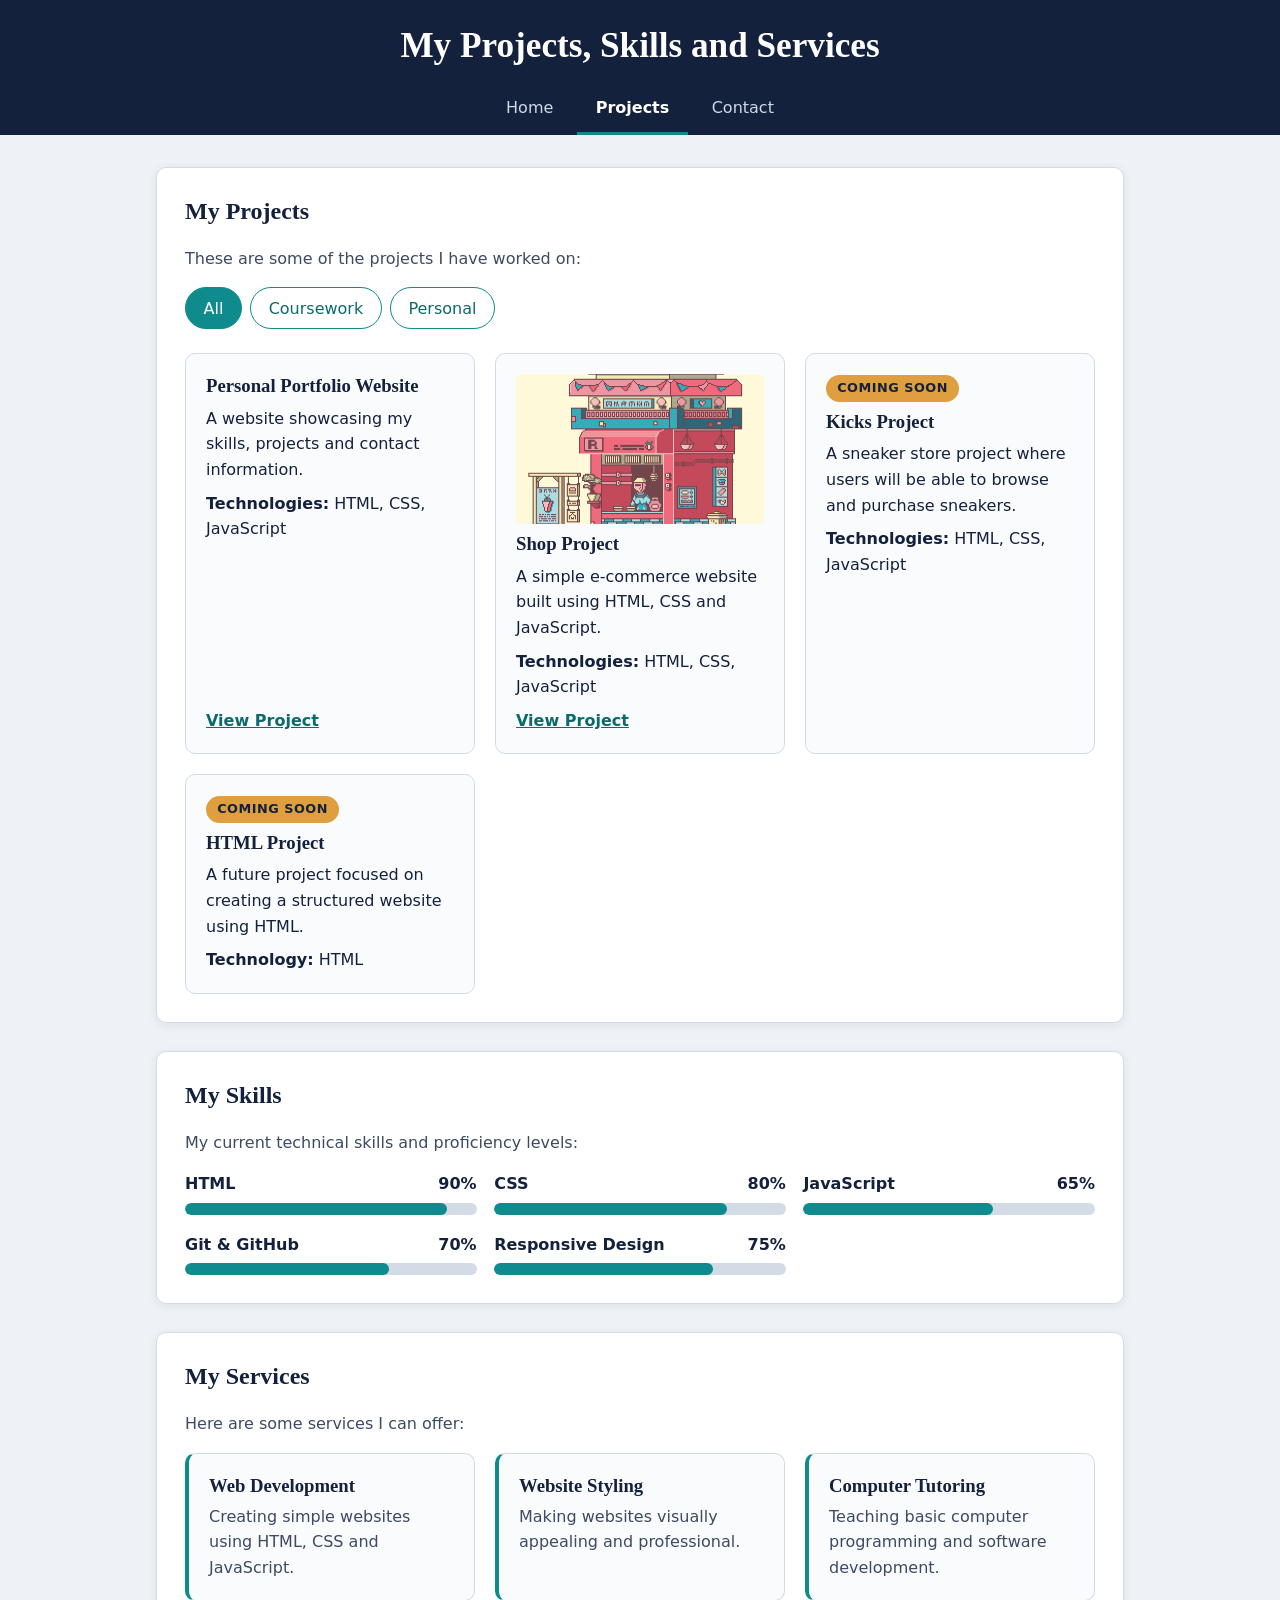
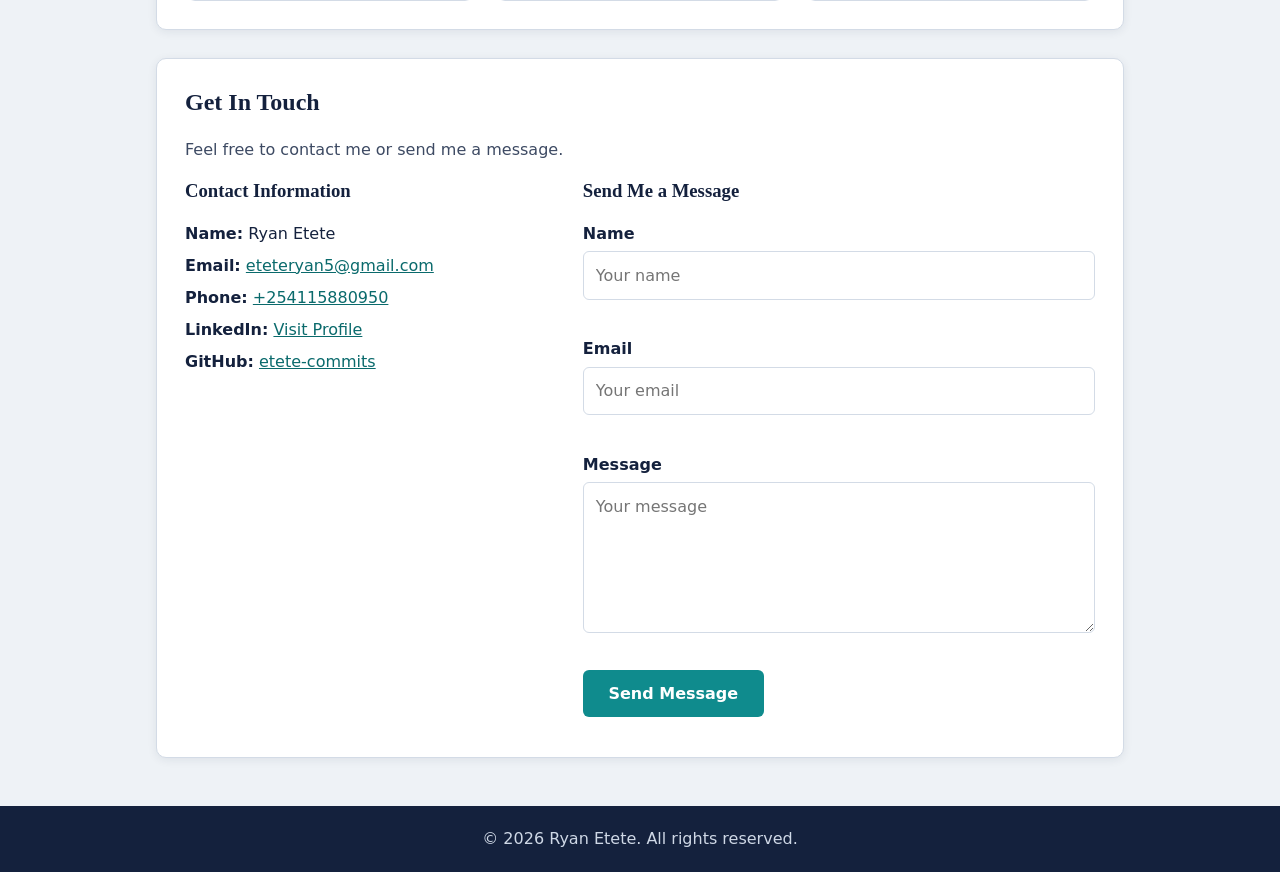
==== projects.html @ a96207ae "barbra" ====
<!DOCTYPE html>
<html lang="en">
<head>
    <meta charset="UTF-8">
    <meta name="viewport" content="width=device-width, initial-scale=1.0">
    <title>Ryan Etete - Projects</title>
    <link rel="stylesheet" href="styles.css">
</head>

<body>

<header>
    <h1>My Projects, Skills and Services</h1>

    <nav>
        <a href="index.html">Home</a>
        <a href="projects.html" class="active">Projects</a>
        <a href="projects.html#contact">Contact</a>
    </nav>
</header>

<main>

    <!-- ========== PROJECTS ========== -->
    <section id="projects" class="section-card">
        <h2>My Projects</h2>
        <p>These are some of the projects I have worked on:</p>

        <div class="filter-buttons">
            <button type="button" class="active" onclick="filterProjects('all')">All</button>
            <button type="button" onclick="filterProjects('coursework')">Coursework</button>
            <button type="button" onclick="filterProjects('personal')">Personal</button>
        </div>

        <div class="projects-container">

            <article class="project-card" data-category="coursework">
                <h3>Personal Portfolio Website</h3>
                <p>A website showcasing my skills, projects and contact information.</p>
                <p><strong>Technologies:</strong> HTML, CSS, JavaScript</p>
                <a href="https://etete-commits.github.io/my_portfolio/" target="_blank" rel="noopener">View Project</a>
            </article>

            <article class="project-card" data-category="personal">
                <img src="images/shop.png" alt="Screenshot of the shop project">
                <h3>Shop Project</h3>
                <p>A simple e-commerce website built using HTML, CSS and JavaScript.</p>
                <p><strong>Technologies:</strong> HTML, CSS, JavaScript</p>
                <a href="shop.html">View Project</a>
            </article>

            <article class="project-card" data-category="personal">
                <div class="coming-soon"><span>COMING SOON</span></div>
                <h3>Kicks Project</h3>
                <p>A sneaker store project where users will be able to browse and purchase sneakers.</p>
                <p><strong>Technologies:</strong> HTML, CSS, JavaScript</p>
            </article>

            <article class="project-card" data-category="coursework">
                <div class="coming-soon"><span>COMING SOON</span></div>
                <h3>HTML Project</h3>
                <p>A future project focused on creating a structured website using HTML.</p>
                <p><strong>Technology:</strong> HTML</p>
            </article>

        </div>
    </section>

    <!-- ========== SKILLS ========== -->
    <section id="skills" class="section-card">
        <h2>My Skills</h2>
        <p>My current technical skills and proficiency levels:</p>

        <div class="skills-container">

            <div class="skill-card">
                <div class="skill-title"><span>HTML</span><span>90%</span></div>
                <div class="progress-bar"><div class="progress html-progress"></div></div>
            </div>

            <div class="skill-card">
                <div class="skill-title"><span>CSS</span><span>80%</span></div>
                <div class="progress-bar"><div class="progress css-progress"></div></div>
            </div>

            <div class="skill-card">
                <div class="skill-title"><span>JavaScript</span><span>65%</span></div>
                <div class="progress-bar"><div class="progress javascript-progress"></div></div>
            </div>

            <div class="skill-card">
                <div class="skill-title"><span>Git &amp; GitHub</span><span>70%</span></div>
                <div class="progress-bar"><div class="progress git-progress"></div></div>
            </div>

            <div class="skill-card">
                <div class="skill-title"><span>Responsive Design</span><span>75%</span></div>
                <div class="progress-bar"><div class="progress responsive-progress"></div></div>
            </div>

        </div>
    </section>

    <!-- ========== SERVICES ========== -->
    <section id="services" class="section-card">
        <h2>My Services</h2>
        <p>Here are some services I can offer:</p>

        <div class="services-container">

            <div class="service-card">
                <h3>Web Development</h3>
                <p>Creating simple websites using HTML, CSS and JavaScript.</p>
            </div>

            <div class="service-card">
                <h3>Website Styling</h3>
                <p>Making websites visually appealing and professional.</p>
            </div>

            <div class="service-card">
                <h3>Computer Tutoring</h3>
                <p>Teaching basic computer programming and software development.</p>
            </div>

        </div>
    </section>

    <!-- ========== CONTACT ========== -->
    <section id="contact" class="section-card">
        <h2>Get In Touch</h2>
        <p>Feel free to contact me or send me a message.</p>

        <div class="contact-container">

            <div class="contact-information">
                <h3>Contact Information</h3>
                <p><strong>Name:</strong> Ryan Etete</p>
                <p><strong>Email:</strong> <a href="mailto:eteteryan5@gmail.com">eteteryan5@gmail.com</a></p>
                <p><strong>Phone:</strong> <a href="tel:+254115880950">+254115880950</a></p>
                <p><strong>LinkedIn:</strong> <a href="https://www.linkedin.com/" target="_blank" rel="noopener">Visit Profile</a></p>
                <p><strong>GitHub:</strong> <a href="https://github.com/etete-commits" target="_blank" rel="noopener">etete-commits</a></p>
            </div>

            <div class="contact-form-container">
                <h3>Send Me a Message</h3>

                <form id="contactForm" novalidate>

                    <div class="form-group">
                        <label for="name">Name</label>
                        <input type="text" id="name" name="name" placeholder="Your name" autocomplete="name">
                        <small id="nameError" class="error-message" role="alert"></small>
                    </div>

                    <div class="form-group">
                        <label for="email">Email</label>
                        <input type="email" id="email" name="email" placeholder="Your email" autocomplete="email">
                        <small id="emailError" class="error-message" role="alert"></small>
                    </div>

                    <div class="form-group">
                        <label for="message">Message</label>
                        <textarea id="message" name="message" rows="5" placeholder="Your message"></textarea>
                        <small id="messageError" class="error-message" role="alert"></small>
                    </div>

                    <button type="submit">Send Message</button>
                    <p id="formSuccess" class="success-message" role="status"></p>

                </form>
            </div>

        </div>
    </section>

</main>

<footer>
    <p>&copy; 2026 Ryan Etete. All rights reserved.</p>
</footer>

<script src="script.js"></script>

</body>
</html>
---- styles.css ----
:root {
    --ink: #14213d;
    --ink-soft: #3d4a63;
    --page: #eef2f6;
    --card: #ffffff;
    --line: #d3dbe6;
    --accent: #0f8b8d;
    --accent-dark: #0a6a6c;
    --amber: #e09f3e;
    --error: #b3261e;
    --success: #1b7a3d;
    --radius: 10px;
    --shadow: 0 2px 10px rgba(20, 33, 61, 0.08);
}

* { box-sizing: border-box; }

body {
    margin: 0;
    font-family: system-ui, -apple-system, "Segoe UI", Roboto, sans-serif;
    line-height: 1.6;
    color: var(--ink);
    background: var(--page);
}

h1, h2, h3 {
    font-family: Georgia, "Times New Roman", serif;
    line-height: 1.25;
    margin-top: 0;
}

a { color: var(--accent-dark); }
a:hover { color: var(--accent); }

/* ---------- Header & navigation ---------- */
header {
    background: var(--ink);
    color: #fff;
    padding: 1.5rem 1rem 0;
    text-align: center;
}

header h1 { margin-bottom: 1rem; font-size: clamp(1.5rem, 4vw, 2.2rem); }

nav {
    display: flex;
    justify-content: center;
    flex-wrap: wrap;
    gap: .25rem;
}

nav a {
    color: #cfd8e6;
    text-decoration: none;
    padding: .7rem 1.2rem;
    border-bottom: 3px solid transparent;
}

nav a:hover { color: #fff; border-bottom-color: var(--line); }
nav a.active { color: #fff; border-bottom-color: var(--accent); font-weight: 600; }

/* ---------- Layout ---------- */
main {
    max-width: 1000px;
    margin: 0 auto;
    padding: 2rem 1rem;
    display: grid;
    gap: 1.75rem;
}

.section-card {
    background: var(--card);
    border: 1px solid var(--line);
    border-radius: var(--radius);
    box-shadow: var(--shadow);
    padding: 1.75rem;
    scroll-margin-top: 1rem;
}

.section-card > p { color: var(--ink-soft); max-width: 65ch; }

/* ---------- Project filter buttons ---------- */
.filter-buttons {
    display: flex;
    flex-wrap: wrap;
    gap: .5rem;
    margin: 1rem 0 1.5rem;
}

.filter-buttons button {
    font: inherit;
    padding: .45rem 1.1rem;
    border: 1.5px solid var(--accent);
    background: transparent;
    color: var(--accent-dark);
    border-radius: 999px;
    cursor: pointer;
}

.filter-buttons button:hover,
.filter-buttons button.active {
    background: var(--accent);
    color: #fff;
}

/* ---------- Project cards ---------- */
.projects-container {
    display: grid;
    gap: 1.25rem;
    grid-template-columns: repeat(auto-fit, minmax(240px, 1fr));
}

.project-card {
    position: relative;
    display: flex;
    flex-direction: column;
    gap: .5rem;
    padding: 1.25rem;
    border: 1px solid var(--line);
    border-radius: var(--radius);
    background: #fafbfd;
}

.project-card img {
    width: 100%;
    height: 150px;
    object-fit: cover;
    border-radius: 6px;
}

.project-card h3 { margin-bottom: 0; }
.project-card p { margin: 0; }
.project-card a { margin-top: auto; font-weight: 600; }

.coming-soon span {
    display: inline-block;
    background: var(--amber);
    color: var(--ink);
    font-size: .8rem;
    font-weight: 700;
    letter-spacing: .04em;
    padding: .2rem .7rem;
    border-radius: 999px;
}

/* ---------- Skills ---------- */
.skills-container {
    display: grid;
    gap: 1.1rem;
    grid-template-columns: repeat(auto-fit, minmax(260px, 1fr));
    margin-top: 1rem;
}

.skill-title {
    display: flex;
    justify-content: space-between;
    font-weight: 600;
    margin-bottom: .35rem;
}

.progress-bar {
    height: 12px;
    background: var(--line);
    border-radius: 999px;
    overflow: hidden;
}

.progress {
    height: 100%;
    background: var(--accent);
    border-radius: 999px;
}

.html-progress       { width: 90%; }
.css-progress        { width: 80%; }
.javascript-progress { width: 65%; }
.git-progress        { width: 70%; }
.responsive-progress { width: 75%; }

/* ---------- Services ---------- */
.services-container {
    display: grid;
    gap: 1.25rem;
    grid-template-columns: repeat(auto-fit, minmax(230px, 1fr));
    margin-top: 1rem;
}

.service-card {
    padding: 1.25rem;
    border: 1px solid var(--line);
    border-left: 4px solid var(--accent);
    border-radius: var(--radius);
    background: #fafbfd;
}

.service-card h3 { margin-bottom: .4rem; }
.service-card p { margin: 0; color: var(--ink-soft); }

/* ---------- Contact ---------- */
.contact-container {
    display: grid;
    gap: 2rem;
    grid-template-columns: 1fr 1.4fr;
    margin-top: 1rem;
}

.contact-information p { margin: .4rem 0; overflow-wrap: anywhere; }

.form-group {
    display: grid;
    gap: .3rem;
    margin-bottom: 1rem;
}

.form-group label { font-weight: 600; }

.form-group input,
.form-group textarea {
    font: inherit;
    padding: .65rem .75rem;
    border: 1.5px solid var(--line);
    border-radius: 6px;
    background: #fff;
    width: 100%;
}

.form-group input.invalid,
.form-group textarea.invalid { border-color: var(--error); }

.error-message {
    color: var(--error);
    font-size: .9rem;
    min-height: 1.1em;
}

.success-message {
    color: var(--success);
    font-weight: 600;
    margin: .75rem 0 0;
}

form button[type="submit"] {
    font: inherit;
    font-weight: 600;
    padding: .7rem 1.6rem;
    border: none;
    border-radius: 6px;
    background: var(--accent);
    color: #fff;
    cursor: pointer;
}

form button[type="submit"]:hover { background: var(--accent-dark); }

/* ---------- Footer ---------- */
footer {
    background: var(--ink);
    color: #cfd8e6;
    text-align: center;
    padding: 1.25rem 1rem;
    margin-top: 1rem;
}

footer p { margin: 0; }

/* ---------- Accessibility & responsive ---------- */
:focus-visible {
    outline: 3px solid var(--amber);
    outline-offset: 2px;
}

@media (max-width: 720px) {
    .contact-container { grid-template-columns: 1fr; }
    .section-card { padding: 1.25rem; }
}
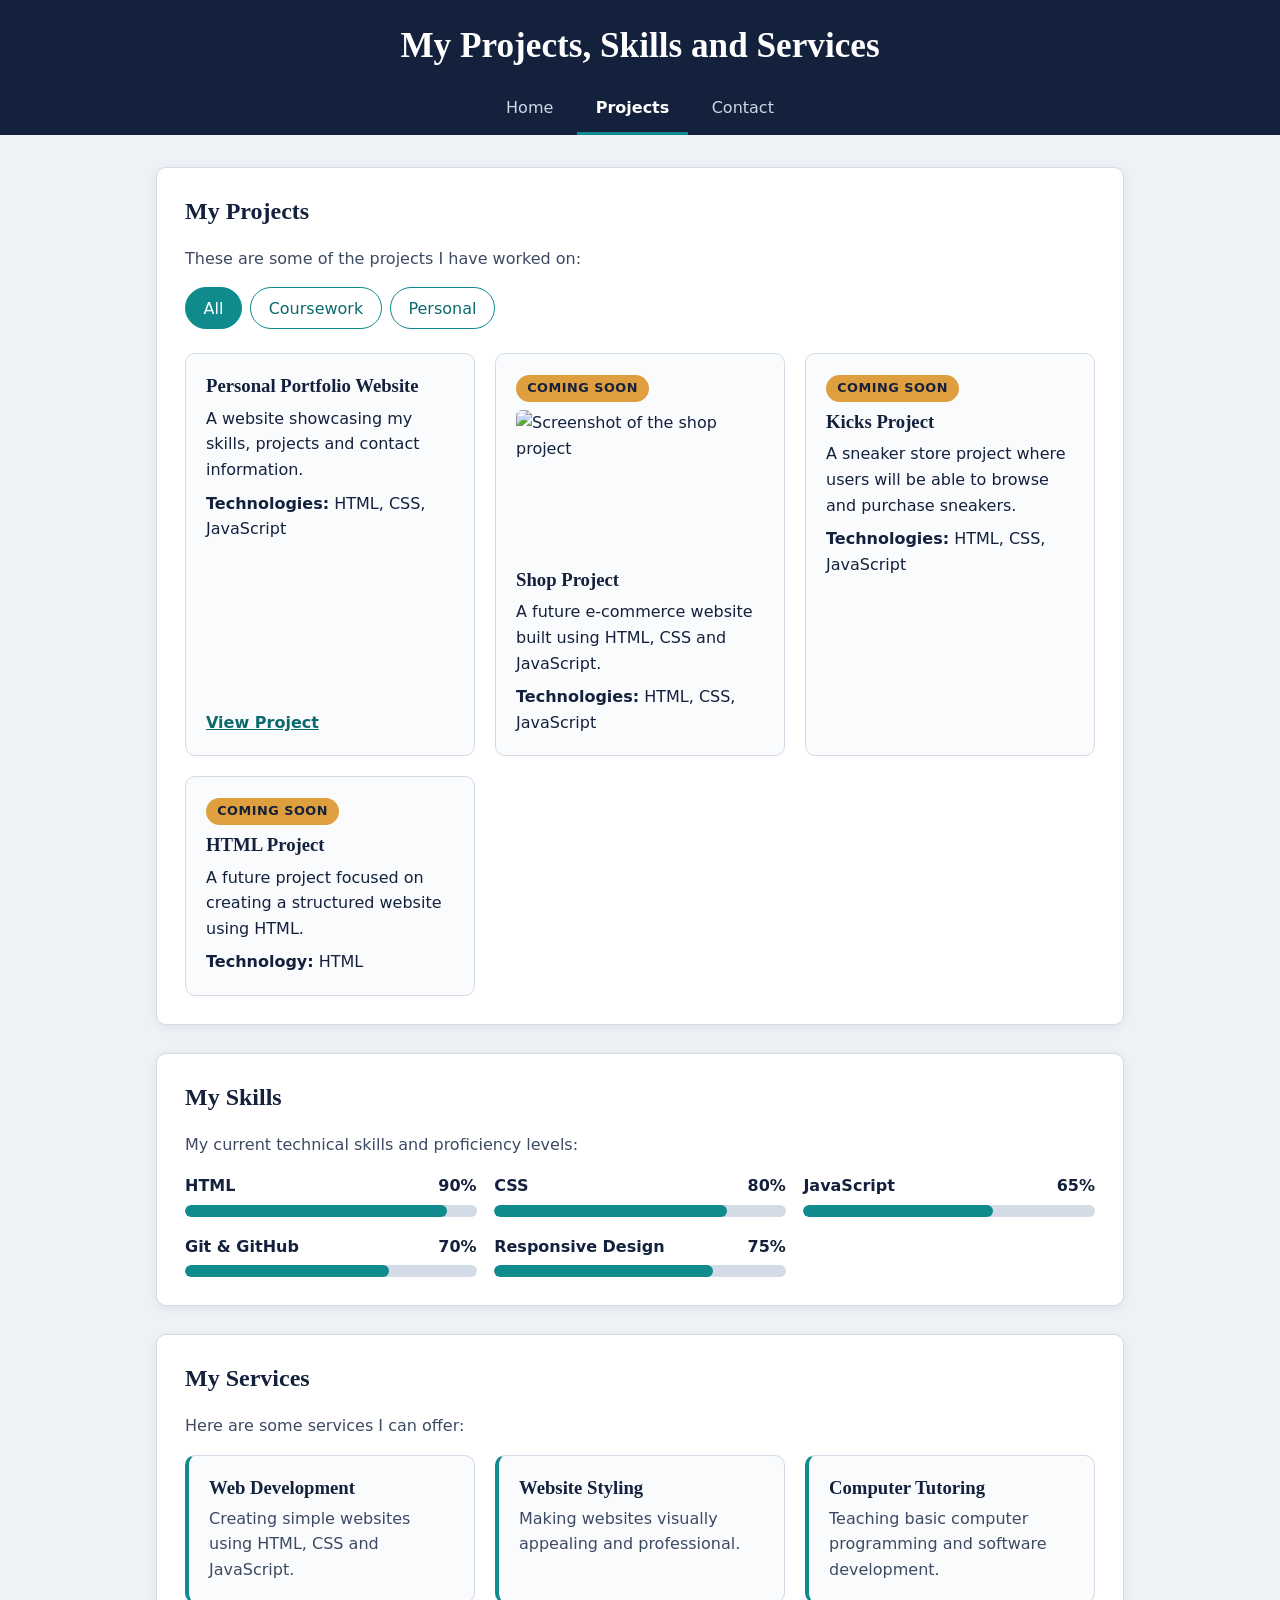
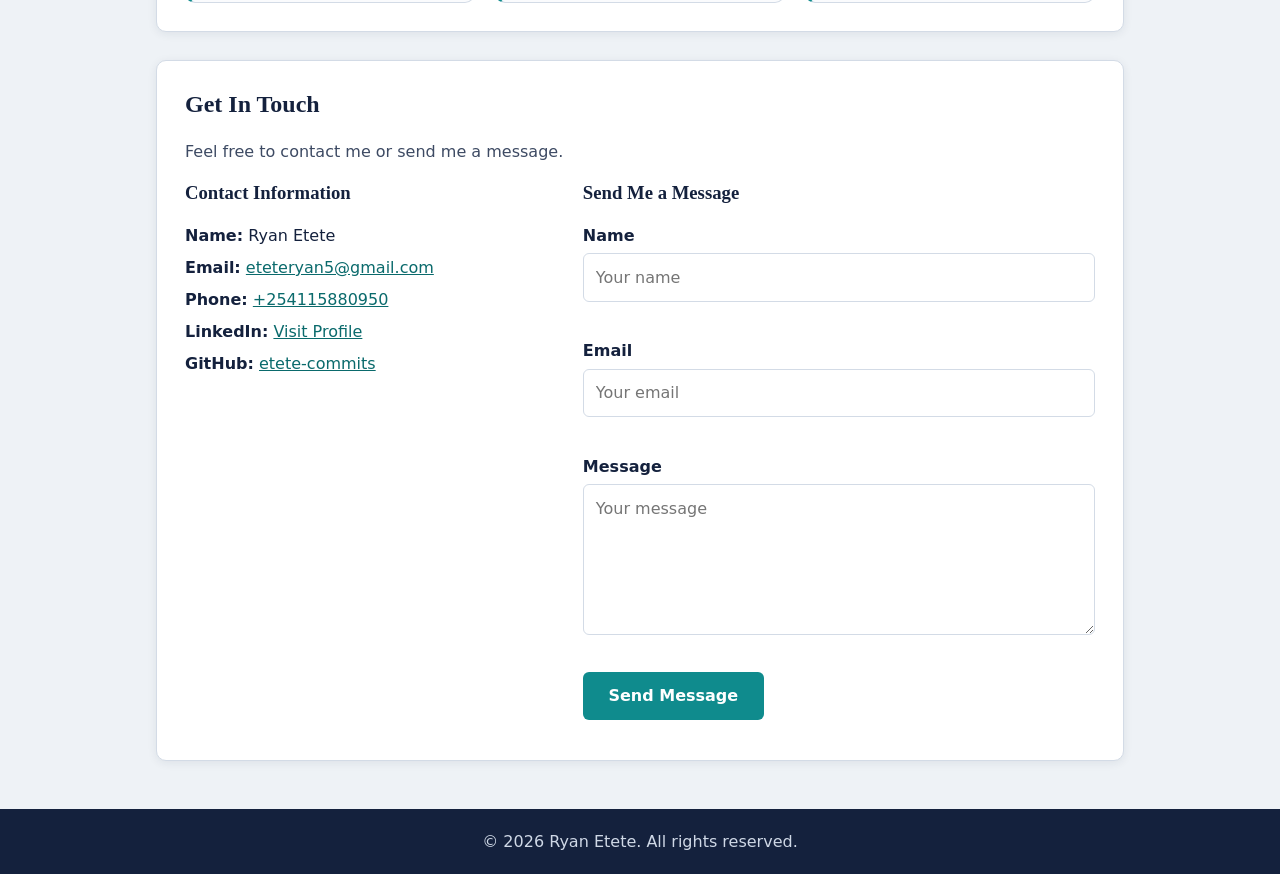
==== commit 086b0304: "Add files via upload" ====
--- a/projects.html
+++ b/projects.html
@@ -1,186 +1,186 @@
-<!DOCTYPE html>
-<html lang="en">
-<head>
-    <meta charset="UTF-8">
-    <meta name="viewport" content="width=device-width, initial-scale=1.0">
-    <title>Ryan Etete - Projects</title>
-    <link rel="stylesheet" href="styles.css">
-</head>
-
-<body>
-
-<header>
-    <h1>My Projects, Skills and Services</h1>
-
-    <nav>
-        <a href="index.html">Home</a>
-        <a href="projects.html" class="active">Projects</a>
-        <a href="projects.html#contact">Contact</a>
-    </nav>
-</header>
-
-<main>
-
-    <!-- ========== PROJECTS ========== -->
-    <section id="projects" class="section-card">
-        <h2>My Projects</h2>
-        <p>These are some of the projects I have worked on:</p>
-
-        <div class="filter-buttons">
-            <button type="button" class="active" onclick="filterProjects('all')">All</button>
-            <button type="button" onclick="filterProjects('coursework')">Coursework</button>
-            <button type="button" onclick="filterProjects('personal')">Personal</button>
-        </div>
-
-        <div class="projects-container">
-
-            <article class="project-card" data-category="coursework">
-                <h3>Personal Portfolio Website</h3>
-                <p>A website showcasing my skills, projects and contact information.</p>
-                <p><strong>Technologies:</strong> HTML, CSS, JavaScript</p>
-                <a href="https://etete-commits.github.io/my_portfolio/" target="_blank" rel="noopener">View Project</a>
-            </article>
-
-            <article class="project-card" data-category="personal">
-                <img src="images/shop.png" alt="Screenshot of the shop project">
-                <h3>Shop Project</h3>
-                <p>A simple e-commerce website built using HTML, CSS and JavaScript.</p>
-                <p><strong>Technologies:</strong> HTML, CSS, JavaScript</p>
-                <a href="shop.html">View Project</a>
-            </article>
-
-            <article class="project-card" data-category="personal">
-                <div class="coming-soon"><span>COMING SOON</span></div>
-                <h3>Kicks Project</h3>
-                <p>A sneaker store project where users will be able to browse and purchase sneakers.</p>
-                <p><strong>Technologies:</strong> HTML, CSS, JavaScript</p>
-            </article>
-
-            <article class="project-card" data-category="coursework">
-                <div class="coming-soon"><span>COMING SOON</span></div>
-                <h3>HTML Project</h3>
-                <p>A future project focused on creating a structured website using HTML.</p>
-                <p><strong>Technology:</strong> HTML</p>
-            </article>
-
-        </div>
-    </section>
-
-    <!-- ========== SKILLS ========== -->
-    <section id="skills" class="section-card">
-        <h2>My Skills</h2>
-        <p>My current technical skills and proficiency levels:</p>
-
-        <div class="skills-container">
-
-            <div class="skill-card">
-                <div class="skill-title"><span>HTML</span><span>90%</span></div>
-                <div class="progress-bar"><div class="progress html-progress"></div></div>
-            </div>
-
-            <div class="skill-card">
-                <div class="skill-title"><span>CSS</span><span>80%</span></div>
-                <div class="progress-bar"><div class="progress css-progress"></div></div>
-            </div>
-
-            <div class="skill-card">
-                <div class="skill-title"><span>JavaScript</span><span>65%</span></div>
-                <div class="progress-bar"><div class="progress javascript-progress"></div></div>
-            </div>
-
-            <div class="skill-card">
-                <div class="skill-title"><span>Git &amp; GitHub</span><span>70%</span></div>
-                <div class="progress-bar"><div class="progress git-progress"></div></div>
-            </div>
-
-            <div class="skill-card">
-                <div class="skill-title"><span>Responsive Design</span><span>75%</span></div>
-                <div class="progress-bar"><div class="progress responsive-progress"></div></div>
-            </div>
-
-        </div>
-    </section>
-
-    <!-- ========== SERVICES ========== -->
-    <section id="services" class="section-card">
-        <h2>My Services</h2>
-        <p>Here are some services I can offer:</p>
-
-        <div class="services-container">
-
-            <div class="service-card">
-                <h3>Web Development</h3>
-                <p>Creating simple websites using HTML, CSS and JavaScript.</p>
-            </div>
-
-            <div class="service-card">
-                <h3>Website Styling</h3>
-                <p>Making websites visually appealing and professional.</p>
-            </div>
-
-            <div class="service-card">
-                <h3>Computer Tutoring</h3>
-                <p>Teaching basic computer programming and software development.</p>
-            </div>
-
-        </div>
-    </section>
-
-    <!-- ========== CONTACT ========== -->
-    <section id="contact" class="section-card">
-        <h2>Get In Touch</h2>
-        <p>Feel free to contact me or send me a message.</p>
-
-        <div class="contact-container">
-
-            <div class="contact-information">
-                <h3>Contact Information</h3>
-                <p><strong>Name:</strong> Ryan Etete</p>
-                <p><strong>Email:</strong> <a href="mailto:eteteryan5@gmail.com">eteteryan5@gmail.com</a></p>
-                <p><strong>Phone:</strong> <a href="tel:+254115880950">+254115880950</a></p>
-                <p><strong>LinkedIn:</strong> <a href="https://www.linkedin.com/" target="_blank" rel="noopener">Visit Profile</a></p>
-                <p><strong>GitHub:</strong> <a href="https://github.com/etete-commits" target="_blank" rel="noopener">etete-commits</a></p>
-            </div>
-
-            <div class="contact-form-container">
-                <h3>Send Me a Message</h3>
-
-                <form id="contactForm" novalidate>
-
-                    <div class="form-group">
-                        <label for="name">Name</label>
-                        <input type="text" id="name" name="name" placeholder="Your name" autocomplete="name">
-                        <small id="nameError" class="error-message" role="alert"></small>
-                    </div>
-
-                    <div class="form-group">
-                        <label for="email">Email</label>
-                        <input type="email" id="email" name="email" placeholder="Your email" autocomplete="email">
-                        <small id="emailError" class="error-message" role="alert"></small>
-                    </div>
-
-                    <div class="form-group">
-                        <label for="message">Message</label>
-                        <textarea id="message" name="message" rows="5" placeholder="Your message"></textarea>
-                        <small id="messageError" class="error-message" role="alert"></small>
-                    </div>
-
-                    <button type="submit">Send Message</button>
-                    <p id="formSuccess" class="success-message" role="status"></p>
-
-                </form>
-            </div>
-
-        </div>
-    </section>
-
-</main>
-
-<footer>
-    <p>&copy; 2026 Ryan Etete. All rights reserved.</p>
-</footer>
-
-<script src="script.js"></script>
-
-</body>
+<!DOCTYPE html>
+<html lang="en">
+<head>
+    <meta charset="UTF-8">
+    <meta name="viewport" content="width=device-width, initial-scale=1.0">
+    <title>Ryan Etete - Projects</title>
+    <link rel="stylesheet" href="styles.css">
+</head>
+
+<body>
+
+<header>
+    <h1>My Projects, Skills and Services</h1>
+
+    <nav>
+        <a href="index.html">Home</a>
+        <a href="projects.html" class="active">Projects</a>
+        <a href="projects.html#contact">Contact</a>
+    </nav>
+</header>
+
+<main>
+
+    <!-- ========== PROJECTS ========== -->
+    <section id="projects" class="section-card">
+        <h2>My Projects</h2>
+        <p>These are some of the projects I have worked on:</p>
+
+        <div class="filter-buttons">
+            <button type="button" class="active" onclick="filterProjects('all')">All</button>
+            <button type="button" onclick="filterProjects('coursework')">Coursework</button>
+            <button type="button" onclick="filterProjects('personal')">Personal</button>
+        </div>
+
+        <div class="projects-container">
+
+            <article class="project-card" data-category="coursework">
+                <h3>Personal Portfolio Website</h3>
+                <p>A website showcasing my skills, projects and contact information.</p>
+                <p><strong>Technologies:</strong> HTML, CSS, JavaScript</p>
+                <a href="https://etete-commits.github.io/my_portfolio/" target="_blank" rel="noopener">View Project</a>
+            </article>
+
+            <article class="project-card" data-category="personal">
+                <div class="coming-soon"><span>COMING SOON</span></div>
+                   <img src="images/shop.webp" alt="Screenshot of the shop project" width="800" height="800" loading="lazy">
+                <h3>Shop Project</h3>
+                <p>A future e-commerce website built using HTML, CSS and JavaScript.</p>
+                <p><strong>Technologies:</strong> HTML, CSS, JavaScript</p>
+            </article>
+
+            <article class="project-card" data-category="personal">
+                <div class="coming-soon"><span>COMING SOON</span></div>
+                <h3>Kicks Project</h3>
+                <p>A sneaker store project where users will be able to browse and purchase sneakers.</p>
+                <p><strong>Technologies:</strong> HTML, CSS, JavaScript</p>
+            </article>
+
+            <article class="project-card" data-category="coursework">
+                <div class="coming-soon"><span>COMING SOON</span></div>
+                <h3>HTML Project</h3>
+                <p>A future project focused on creating a structured website using HTML.</p>
+                <p><strong>Technology:</strong> HTML</p>
+            </article>
+
+        </div>
+    </section>
+
+    <!-- ========== SKILLS ========== -->
+    <section id="skills" class="section-card">
+        <h2>My Skills</h2>
+        <p>My current technical skills and proficiency levels:</p>
+
+        <div class="skills-container">
+
+            <div class="skill-card">
+                <div class="skill-title"><span>HTML</span><span>90%</span></div>
+                <div class="progress-bar"><div class="progress html-progress"></div></div>
+            </div>
+
+            <div class="skill-card">
+                <div class="skill-title"><span>CSS</span><span>80%</span></div>
+                <div class="progress-bar"><div class="progress css-progress"></div></div>
+            </div>
+
+            <div class="skill-card">
+                <div class="skill-title"><span>JavaScript</span><span>65%</span></div>
+                <div class="progress-bar"><div class="progress javascript-progress"></div></div>
+            </div>
+
+            <div class="skill-card">
+                <div class="skill-title"><span>Git &amp; GitHub</span><span>70%</span></div>
+                <div class="progress-bar"><div class="progress git-progress"></div></div>
+            </div>
+
+            <div class="skill-card">
+                <div class="skill-title"><span>Responsive Design</span><span>75%</span></div>
+                <div class="progress-bar"><div class="progress responsive-progress"></div></div>
+            </div>
+
+        </div>
+    </section>
+
+    <!-- ========== SERVICES ========== -->
+    <section id="services" class="section-card">
+        <h2>My Services</h2>
+        <p>Here are some services I can offer:</p>
+
+        <div class="services-container">
+
+            <div class="service-card">
+                <h3>Web Development</h3>
+                <p>Creating simple websites using HTML, CSS and JavaScript.</p>
+            </div>
+
+            <div class="service-card">
+                <h3>Website Styling</h3>
+                <p>Making websites visually appealing and professional.</p>
+            </div>
+
+            <div class="service-card">
+                <h3>Computer Tutoring</h3>
+                <p>Teaching basic computer programming and software development.</p>
+            </div>
+
+        </div>
+    </section>
+
+    <!-- ========== CONTACT ========== -->
+    <section id="contact" class="section-card">
+        <h2>Get In Touch</h2>
+        <p>Feel free to contact me or send me a message.</p>
+
+        <div class="contact-container">
+
+            <div class="contact-information">
+                <h3>Contact Information</h3>
+                <p><strong>Name:</strong> Ryan Etete</p>
+                <p><strong>Email:</strong> <a href="mailto:eteteryan5@gmail.com">eteteryan5@gmail.com</a></p>
+                <p><strong>Phone:</strong> <a href="tel:+254115880950">+254115880950</a></p>
+                <p><strong>LinkedIn:</strong> <a href="https://www.linkedin.com/" target="_blank" rel="noopener">Visit Profile</a></p>
+                <p><strong>GitHub:</strong> <a href="https://github.com/etete-commits" target="_blank" rel="noopener">etete-commits</a></p>
+            </div>
+
+            <div class="contact-form-container">
+                <h3>Send Me a Message</h3>
+
+                <form id="contactForm" novalidate>
+
+                    <div class="form-group">
+                        <label for="name">Name</label>
+                        <input type="text" id="name" name="name" placeholder="Your name" autocomplete="name">
+                        <small id="nameError" class="error-message" role="alert"></small>
+                    </div>
+
+                    <div class="form-group">
+                        <label for="email">Email</label>
+                        <input type="email" id="email" name="email" placeholder="Your email" autocomplete="email">
+                        <small id="emailError" class="error-message" role="alert"></small>
+                    </div>
+
+                    <div class="form-group">
+                        <label for="message">Message</label>
+                        <textarea id="message" name="message" rows="5" placeholder="Your message"></textarea>
+                        <small id="messageError" class="error-message" role="alert"></small>
+                    </div>
+
+                    <button type="submit">Send Message</button>
+                    <p id="formSuccess" class="success-message" role="status"></p>
+
+                </form>
+            </div>
+
+        </div>
+    </section>
+
+</main>
+
+<footer>
+    <p>&copy; 2026 Ryan Etete. All rights reserved.</p>
+</footer>
+
+<script src="script.js"></script>
+
+</body>
 </html>
--- a/styles.css
+++ b/styles.css
@@ -1,275 +1,303 @@
-:root {
-    --ink: #14213d;
-    --ink-soft: #3d4a63;
-    --page: #eef2f6;
-    --card: #ffffff;
-    --line: #d3dbe6;
-    --accent: #0f8b8d;
-    --accent-dark: #0a6a6c;
-    --amber: #e09f3e;
-    --error: #b3261e;
-    --success: #1b7a3d;
-    --radius: 10px;
-    --shadow: 0 2px 10px rgba(20, 33, 61, 0.08);
-}
-
-* { box-sizing: border-box; }
-
-body {
-    margin: 0;
-    font-family: system-ui, -apple-system, "Segoe UI", Roboto, sans-serif;
-    line-height: 1.6;
-    color: var(--ink);
-    background: var(--page);
-}
-
-h1, h2, h3 {
-    font-family: Georgia, "Times New Roman", serif;
-    line-height: 1.25;
-    margin-top: 0;
-}
-
-a { color: var(--accent-dark); }
-a:hover { color: var(--accent); }
-
-/* ---------- Header & navigation ---------- */
-header {
-    background: var(--ink);
-    color: #fff;
-    padding: 1.5rem 1rem 0;
-    text-align: center;
-}
-
-header h1 { margin-bottom: 1rem; font-size: clamp(1.5rem, 4vw, 2.2rem); }
-
-nav {
-    display: flex;
-    justify-content: center;
-    flex-wrap: wrap;
-    gap: .25rem;
-}
-
-nav a {
-    color: #cfd8e6;
-    text-decoration: none;
-    padding: .7rem 1.2rem;
-    border-bottom: 3px solid transparent;
-}
-
-nav a:hover { color: #fff; border-bottom-color: var(--line); }
-nav a.active { color: #fff; border-bottom-color: var(--accent); font-weight: 600; }
-
-/* ---------- Layout ---------- */
-main {
-    max-width: 1000px;
-    margin: 0 auto;
-    padding: 2rem 1rem;
-    display: grid;
-    gap: 1.75rem;
-}
-
-.section-card {
-    background: var(--card);
-    border: 1px solid var(--line);
-    border-radius: var(--radius);
-    box-shadow: var(--shadow);
-    padding: 1.75rem;
-    scroll-margin-top: 1rem;
-}
-
-.section-card > p { color: var(--ink-soft); max-width: 65ch; }
-
-/* ---------- Project filter buttons ---------- */
-.filter-buttons {
-    display: flex;
-    flex-wrap: wrap;
-    gap: .5rem;
-    margin: 1rem 0 1.5rem;
-}
-
-.filter-buttons button {
-    font: inherit;
-    padding: .45rem 1.1rem;
-    border: 1.5px solid var(--accent);
-    background: transparent;
-    color: var(--accent-dark);
-    border-radius: 999px;
-    cursor: pointer;
-}
-
-.filter-buttons button:hover,
-.filter-buttons button.active {
-    background: var(--accent);
-    color: #fff;
-}
-
-/* ---------- Project cards ---------- */
-.projects-container {
-    display: grid;
-    gap: 1.25rem;
-    grid-template-columns: repeat(auto-fit, minmax(240px, 1fr));
-}
-
-.project-card {
-    position: relative;
-    display: flex;
-    flex-direction: column;
-    gap: .5rem;
-    padding: 1.25rem;
-    border: 1px solid var(--line);
-    border-radius: var(--radius);
-    background: #fafbfd;
-}
-
-.project-card img {
-    width: 100%;
-    height: 150px;
-    object-fit: cover;
-    border-radius: 6px;
-}
-
-.project-card h3 { margin-bottom: 0; }
-.project-card p { margin: 0; }
-.project-card a { margin-top: auto; font-weight: 600; }
-
-.coming-soon span {
-    display: inline-block;
-    background: var(--amber);
-    color: var(--ink);
-    font-size: .8rem;
-    font-weight: 700;
-    letter-spacing: .04em;
-    padding: .2rem .7rem;
-    border-radius: 999px;
-}
-
-/* ---------- Skills ---------- */
-.skills-container {
-    display: grid;
-    gap: 1.1rem;
-    grid-template-columns: repeat(auto-fit, minmax(260px, 1fr));
-    margin-top: 1rem;
-}
-
-.skill-title {
-    display: flex;
-    justify-content: space-between;
-    font-weight: 600;
-    margin-bottom: .35rem;
-}
-
-.progress-bar {
-    height: 12px;
-    background: var(--line);
-    border-radius: 999px;
-    overflow: hidden;
-}
-
-.progress {
-    height: 100%;
-    background: var(--accent);
-    border-radius: 999px;
-}
-
-.html-progress       { width: 90%; }
-.css-progress        { width: 80%; }
-.javascript-progress { width: 65%; }
-.git-progress        { width: 70%; }
-.responsive-progress { width: 75%; }
-
-/* ---------- Services ---------- */
-.services-container {
-    display: grid;
-    gap: 1.25rem;
-    grid-template-columns: repeat(auto-fit, minmax(230px, 1fr));
-    margin-top: 1rem;
-}
-
-.service-card {
-    padding: 1.25rem;
-    border: 1px solid var(--line);
-    border-left: 4px solid var(--accent);
-    border-radius: var(--radius);
-    background: #fafbfd;
-}
-
-.service-card h3 { margin-bottom: .4rem; }
-.service-card p { margin: 0; color: var(--ink-soft); }
-
-/* ---------- Contact ---------- */
-.contact-container {
-    display: grid;
-    gap: 2rem;
-    grid-template-columns: 1fr 1.4fr;
-    margin-top: 1rem;
-}
-
-.contact-information p { margin: .4rem 0; overflow-wrap: anywhere; }
-
-.form-group {
-    display: grid;
-    gap: .3rem;
-    margin-bottom: 1rem;
-}
-
-.form-group label { font-weight: 600; }
-
-.form-group input,
-.form-group textarea {
-    font: inherit;
-    padding: .65rem .75rem;
-    border: 1.5px solid var(--line);
-    border-radius: 6px;
-    background: #fff;
-    width: 100%;
-}
-
-.form-group input.invalid,
-.form-group textarea.invalid { border-color: var(--error); }
-
-.error-message {
-    color: var(--error);
-    font-size: .9rem;
-    min-height: 1.1em;
-}
-
-.success-message {
-    color: var(--success);
-    font-weight: 600;
-    margin: .75rem 0 0;
-}
-
-form button[type="submit"] {
-    font: inherit;
-    font-weight: 600;
-    padding: .7rem 1.6rem;
-    border: none;
-    border-radius: 6px;
-    background: var(--accent);
-    color: #fff;
-    cursor: pointer;
-}
-
-form button[type="submit"]:hover { background: var(--accent-dark); }
-
-/* ---------- Footer ---------- */
-footer {
-    background: var(--ink);
-    color: #cfd8e6;
-    text-align: center;
-    padding: 1.25rem 1rem;
-    margin-top: 1rem;
-}
-
-footer p { margin: 0; }
-
-/* ---------- Accessibility & responsive ---------- */
-:focus-visible {
-    outline: 3px solid var(--amber);
-    outline-offset: 2px;
-}
-
-@media (max-width: 720px) {
-    .contact-container { grid-template-columns: 1fr; }
-    .section-card { padding: 1.25rem; }
+:root {
+    --ink: #14213d;
+    --ink-soft: #3d4a63;
+    --page: #eef2f6;
+    --card: #ffffff;
+    --line: #d3dbe6;
+    --accent: #0f8b8d;
+    --accent-dark: #0a6a6c;
+    --amber: #e09f3e;
+    --error: #b3261e;
+    --success: #1b7a3d;
+    --radius: 10px;
+    --shadow: 0 2px 10px rgba(20, 33, 61, 0.08);
+}
+
+* { box-sizing: border-box; }
+
+body {
+    margin: 0;
+    font-family: system-ui, -apple-system, "Segoe UI", Roboto, sans-serif;
+    line-height: 1.6;
+    color: var(--ink);
+    background: var(--page);
+}
+
+h1, h2, h3 {
+    font-family: Georgia, "Times New Roman", serif;
+    line-height: 1.25;
+    margin-top: 0;
+}
+
+a { color: var(--accent-dark); }
+a:hover { color: var(--accent); }
+
+/* ---------- Header & navigation ---------- */
+header {
+    background: var(--ink);
+    color: #fff;
+    padding: 1.5rem 1rem 0;
+    text-align: center;
+}
+
+header h1 { margin-bottom: 1rem; font-size: clamp(1.5rem, 4vw, 2.2rem); }
+
+nav {
+    display: flex;
+    justify-content: center;
+    flex-wrap: wrap;
+    gap: .25rem;
+}
+
+nav a {
+    color: #cfd8e6;
+    text-decoration: none;
+    padding: .7rem 1.2rem;
+    border-bottom: 3px solid transparent;
+}
+
+nav a:hover { color: #fff; border-bottom-color: var(--line); }
+nav a.active { color: #fff; border-bottom-color: var(--accent); font-weight: 600; }
+
+/* ---------- Layout ---------- */
+main {
+    max-width: 1000px;
+    margin: 0 auto;
+    padding: 2rem 1rem;
+    display: grid;
+    gap: 1.75rem;
+}
+
+.section-card {
+    background: var(--card);
+    border: 1px solid var(--line);
+    border-radius: var(--radius);
+    box-shadow: var(--shadow);
+    padding: 1.75rem;
+    scroll-margin-top: 1rem;
+}
+
+.section-card > p { color: var(--ink-soft); max-width: 65ch; }
+
+/* ---------- Project filter buttons ---------- */
+.filter-buttons {
+    display: flex;
+    flex-wrap: wrap;
+    gap: .5rem;
+    margin: 1rem 0 1.5rem;
+}
+
+.filter-buttons button {
+    font: inherit;
+    padding: .45rem 1.1rem;
+    border: 1.5px solid var(--accent);
+    background: transparent;
+    color: var(--accent-dark);
+    border-radius: 999px;
+    cursor: pointer;
+}
+
+.filter-buttons button:hover,
+.filter-buttons button.active {
+    background: var(--accent);
+    color: #fff;
+}
+
+/* ---------- Project cards ---------- */
+.projects-container {
+    display: grid;
+    gap: 1.25rem;
+    grid-template-columns: repeat(auto-fit, minmax(240px, 1fr));
+}
+
+.project-card {
+    position: relative;
+    display: flex;
+    flex-direction: column;
+    gap: .5rem;
+    padding: 1.25rem;
+    border: 1px solid var(--line);
+    border-radius: var(--radius);
+    background: #fafbfd;
+}
+
+.project-card img {
+    width: 100%;
+    height: 150px;
+    object-fit: cover;
+    border-radius: 6px;
+}
+
+.project-card h3 { margin-bottom: 0; }
+.project-card p { margin: 0; }
+.project-card a { margin-top: auto; font-weight: 600; }
+
+.coming-soon span {
+    display: inline-block;
+    background: var(--amber);
+    color: var(--ink);
+    font-size: .8rem;
+    font-weight: 700;
+    letter-spacing: .04em;
+    padding: .2rem .7rem;
+    border-radius: 999px;
+}
+
+
+/* ---------- Live GitHub repositories ---------- */
+.repo-grid {
+    display: grid;
+    gap: 1.25rem;
+    grid-template-columns: repeat(auto-fit, minmax(240px, 1fr));
+    margin-top: 1rem;
+}
+
+.repo-card {
+    display: flex;
+    flex-direction: column;
+    gap: .5rem;
+    padding: 1.25rem;
+    border: 1px solid var(--line);
+    border-left: 4px solid var(--accent);
+    border-radius: var(--radius);
+    background: #fafbfd;
+}
+
+.repo-card h3 { margin-bottom: 0; overflow-wrap: anywhere; }
+.repo-card p { margin: 0; color: var(--ink-soft); }
+.repo-card small { margin-top: auto; color: var(--ink-soft); }
+
+#repo-status { font-style: italic; }
+#repo-status:empty { display: none; 
+}
+
+/* ---------- Skills ---------- */
+.skills-container {
+    display: grid;
+    gap: 1.1rem;
+    grid-template-columns: repeat(auto-fit, minmax(260px, 1fr));
+    margin-top: 1rem;
+}
+
+.skill-title {
+    display: flex;
+    justify-content: space-between;
+    font-weight: 600;
+    margin-bottom: .35rem;
+}
+
+.progress-bar {
+    height: 12px;
+    background: var(--line);
+    border-radius: 999px;
+    overflow: hidden;
+}
+
+.progress {
+    height: 100%;
+    background: var(--accent);
+    border-radius: 999px;
+}
+
+.html-progress       { width: 90%; }
+.css-progress        { width: 80%; }
+.javascript-progress { width: 65%; }
+.git-progress        { width: 70%; }
+.responsive-progress { width: 75%; }
+
+/* ---------- Services ---------- */
+.services-container {
+    display: grid;
+    gap: 1.25rem;
+    grid-template-columns: repeat(auto-fit, minmax(230px, 1fr));
+    margin-top: 1rem;
+}
+
+.service-card {
+    padding: 1.25rem;
+    border: 1px solid var(--line);
+    border-left: 4px solid var(--accent);
+    border-radius: var(--radius);
+    background: #fafbfd;
+}
+
+.service-card h3 { margin-bottom: .4rem; }
+.service-card p { margin: 0; color: var(--ink-soft); }
+
+/* ---------- Contact ---------- */
+.contact-container {
+    display: grid;
+    gap: 2rem;
+    grid-template-columns: 1fr 1.4fr;
+    margin-top: 1rem;
+}
+
+.contact-information p { margin: .4rem 0; overflow-wrap: anywhere; }
+
+.form-group {
+    display: grid;
+    gap: .3rem;
+    margin-bottom: 1rem;
+}
+
+.form-group label { font-weight: 600; }
+
+.form-group input,
+.form-group textarea {
+    font: inherit;
+    padding: .65rem .75rem;
+    border: 1.5px solid var(--line);
+    border-radius: 6px;
+    background: #fff;
+    width: 100%;
+}
+
+.form-group input.invalid,
+.form-group textarea.invalid { border-color: var(--error); }
+
+.error-message {
+    color: var(--error);
+    font-size: .9rem;
+    min-height: 1.1em;
+}
+
+.success-message {
+    color: var(--success);
+    font-weight: 600;
+    margin: .75rem 0 0;
+}
+
+form button[type="submit"] {
+    font: inherit;
+    font-weight: 600;
+    padding: .7rem 1.6rem;
+    border: none;
+    border-radius: 6px;
+    background: var(--accent);
+    color: #fff;
+    cursor: pointer;
+}
+
+form button[type="submit"]:hover { background: var(--accent-dark); }
+
+/* ---------- Footer ---------- */
+footer {
+    background: var(--ink);
+    color: #cfd8e6;
+    text-align: center;
+    padding: 1.25rem 1rem;
+    margin-top: 1rem;
+}
+
+footer p { margin: 0; }
+
+/* ---------- Accessibility & responsive ---------- */
+:focus-visible {
+    outline: 3px solid var(--amber);
+    outline-offset: 2px;
+}
+
+@media (max-width: 720px) {
+    .contact-container { grid-template-columns: 1fr; }
+    .section-card { padding: 1.25rem; }
 }
